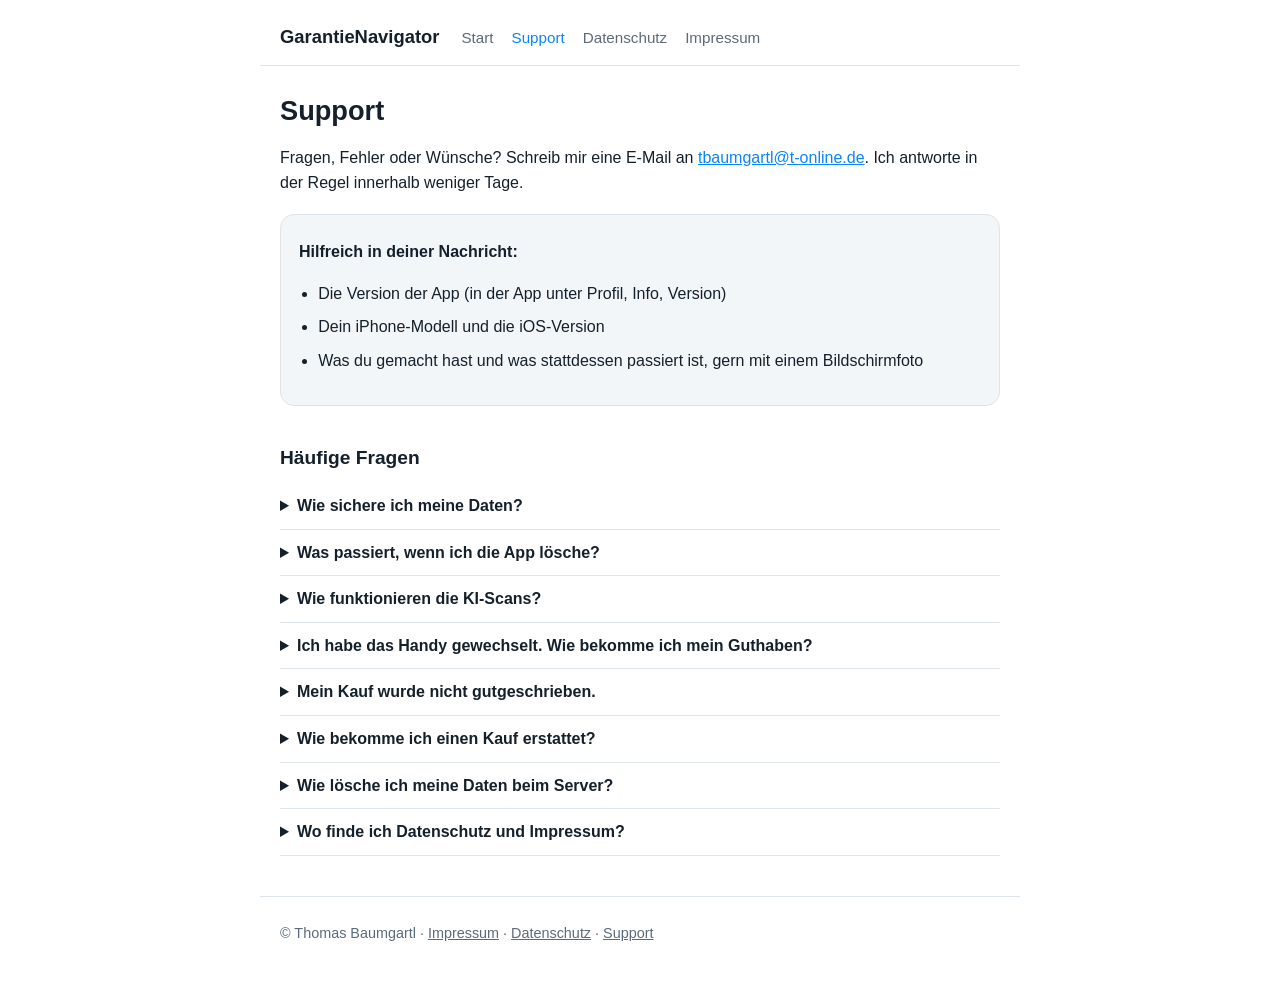
==== support.html @ 6be91cf7 "Add files via upload" ====
<!doctype html>
<html lang="de">
<head>
<meta charset="utf-8">
<meta name="viewport" content="width=device-width, initial-scale=1">
<title>Support: GarantieNavigator</title>
<meta name="description" content="Hilfe und Kontakt zu GarantieNavigator: Fragen zu Backup, KI-Scans, Käufen und Datenschutz.">
<link rel="stylesheet" href="style.css">
</head>
<body>
<header>
<a class="name" href="index.html">GarantieNavigator</a>
<nav><a href="index.html">Start</a><a href="support.html" aria-current="page">Support</a><a href="datenschutz.html">Datenschutz</a><a href="impressum.html">Impressum</a></nav>
</header>
<main>
<h1>Support</h1>
<p>Fragen, Fehler oder Wünsche? Schreib mir eine E-Mail an <a href="mailto:tbaumgartl@t-online.de">tbaumgartl@t-online.de</a>. Ich antworte in der Regel innerhalb weniger Tage.</p>
<div class="karte">
<p><strong>Hilfreich in deiner Nachricht:</strong></p>
<ul>
<li>Die Version der App (in der App unter Profil, Info, Version)</li>
<li>Dein iPhone-Modell und die iOS-Version</li>
<li>Was du gemacht hast und was stattdessen passiert ist, gern mit einem Bildschirmfoto</li>
</ul>
</div>
<h2>Häufige Fragen</h2>
<details><summary>Wie sichere ich meine Daten?</summary><p>Deine Geräte, Belege und Fotos liegen nur auf deinem Gerät. Öffne in der App <em>Profil</em>, klappe die Kachel <em>Daten</em> auf und tippe auf <em>Backup erstellen</em>. Speichere die Datei zum Beispiel in iCloud Drive oder in der Dateien-App. Auf einem neuen Gerät holst du sie mit <em>Backup wiederherstellen</em> zurück.</p></details>
<details><summary>Was passiert, wenn ich die App lösche?</summary><p>Mit der App werden auch die Geräte, Belege und Fotos auf dem Gerät gelöscht. Erstelle vorher ein Backup (siehe oben). Dein Guthaben an KI-Scans bleibt erhalten, weil es auf dem Server liegt.</p></details>
<details><summary>Wie funktionieren die KI-Scans?</summary><p>Zwei KI-Scans sind einmalig gratis. Weitere kaufst du unter <em>Profil, KI-Scans</em> als Paket mit 50, 150 oder 300 Scans. Die Scans verfallen nicht, es gibt kein Abo. Ein Scan kostet ein Guthaben. Liefert die KI keine Antwort, wird nichts abgebucht.</p></details>
<details><summary>Ich habe das Handy gewechselt. Wie bekomme ich mein Guthaben?</summary><p>Öffne auf dem alten Gerät <em>Profil, KI-Scans</em> und tippe auf <em>Meinen Code anzeigen</em>. Kopiere den Code, öffne auf dem neuen Gerät dieselbe Seite und füge ihn bei <em>Code übernehmen</em> ein. Gib den Code an niemanden weiter: Wer ihn kennt, kann das Guthaben nutzen. Nutzt du auf beiden Geräten dieselbe Apple-ID mit iCloud-Schlüsselbund, wird die Kennung meist automatisch übernommen.</p></details>
<details><summary>Mein Kauf wurde nicht gutgeschrieben.</summary><p>Schließe die App ganz und öffne sie neu. Die App sendet den Kauf beim Start erneut an den Server. Steht das Guthaben danach immer noch nicht da, schreib mir mit dem Kaufdatum und der Bestellnummer aus der Quittung von Apple.</p></details>
<details><summary>Wie bekomme ich einen Kauf erstattet?</summary><p>Käufe wickelt Apple ab. Eine Erstattung beantragst du bei Apple unter <a href="https://reportaproblem.apple.com">reportaproblem.apple.com</a>.</p></details>
<details><summary>Wie lösche ich meine Daten beim Server?</summary><p>Auf dem Server liegen nur eine zufällige Kennung, dein Guthaben und technische Angaben zu Käufen. Schreib mir eine E-Mail und nenne deinen Code (Profil, KI-Scans, Meinen Code anzeigen). Ich lösche die Daten dann. Das Guthaben ist danach weg.</p></details>
<details><summary>Wo finde ich Datenschutz und Impressum?</summary><p>Hier: <a href="datenschutz.html">Datenschutzerklärung</a> und <a href="impressum.html">Impressum</a>. In der App findest du beides unter <em>Profil</em>.</p></details>
</main>
<footer>
<p>&copy; Thomas Baumgartl &middot; <a href="impressum.html">Impressum</a> &middot; <a href="datenschutz.html">Datenschutz</a> &middot; <a href="support.html">Support</a></p>
</footer>
</body>
</html>
---- style.css ----
:root{
  --bg:#ffffff; --text:#14202b; --muted:#5b6b7a; --accent:#0a84ff; --karte:#f3f6f9; --linie:#dde4ea;
}
@media (prefers-color-scheme: dark){
  :root{ --bg:#0b1118; --text:#e8eef4; --muted:#9aa9b8; --accent:#4aa8ff; --karte:#131c26; --linie:#25313d; }
}
*{box-sizing:border-box}
html{-webkit-text-size-adjust:100%}
body{margin:0;background:var(--bg);color:var(--text);font:16px/1.6 -apple-system,BlinkMacSystemFont,"Segoe UI",Roboto,Helvetica,Arial,sans-serif}
header,main,footer{max-width:760px;margin:0 auto;padding:0 20px}
header{padding-top:22px;padding-bottom:14px;display:flex;flex-wrap:wrap;gap:10px 22px;align-items:baseline;border-bottom:1px solid var(--linie)}
header .name{font-weight:700;font-size:1.15rem;color:var(--text);text-decoration:none}
nav{display:flex;flex-wrap:wrap;gap:6px 18px}
nav a{color:var(--muted);text-decoration:none;font-size:.95rem}
nav a[aria-current="page"],nav a:hover{color:var(--accent)}
main{padding-top:28px;padding-bottom:40px}
h1{font-size:1.7rem;line-height:1.25;margin:0 0 .6em}
h2{font-size:1.2rem;margin:1.9em 0 .5em}
h3{font-size:1rem;margin:1.4em 0 .3em}
p,li{margin:.5em 0}
ul{padding-left:1.2em}
a{color:var(--accent)}
.karte{background:var(--karte);border:1px solid var(--linie);border-radius:14px;padding:16px 18px;margin:18px 0}
.klein{color:var(--muted);font-size:.9rem}
.knoepfe{display:flex;flex-wrap:wrap;gap:10px;margin:20px 0}
.knopf{display:inline-block;padding:10px 16px;border-radius:10px;background:var(--accent);color:#fff;text-decoration:none;font-weight:600}
.knopf.leise{background:transparent;color:var(--accent);border:1px solid var(--accent)}
footer{padding-top:18px;padding-bottom:36px;border-top:1px solid var(--linie);color:var(--muted);font-size:.9rem}
footer a{color:var(--muted)}
dl{margin:.4em 0}
dt{font-weight:600;margin-top:.9em}
dd{margin:.15em 0 0 0}
details{border-bottom:1px solid var(--linie);padding:10px 0}
summary{cursor:pointer;font-weight:600}
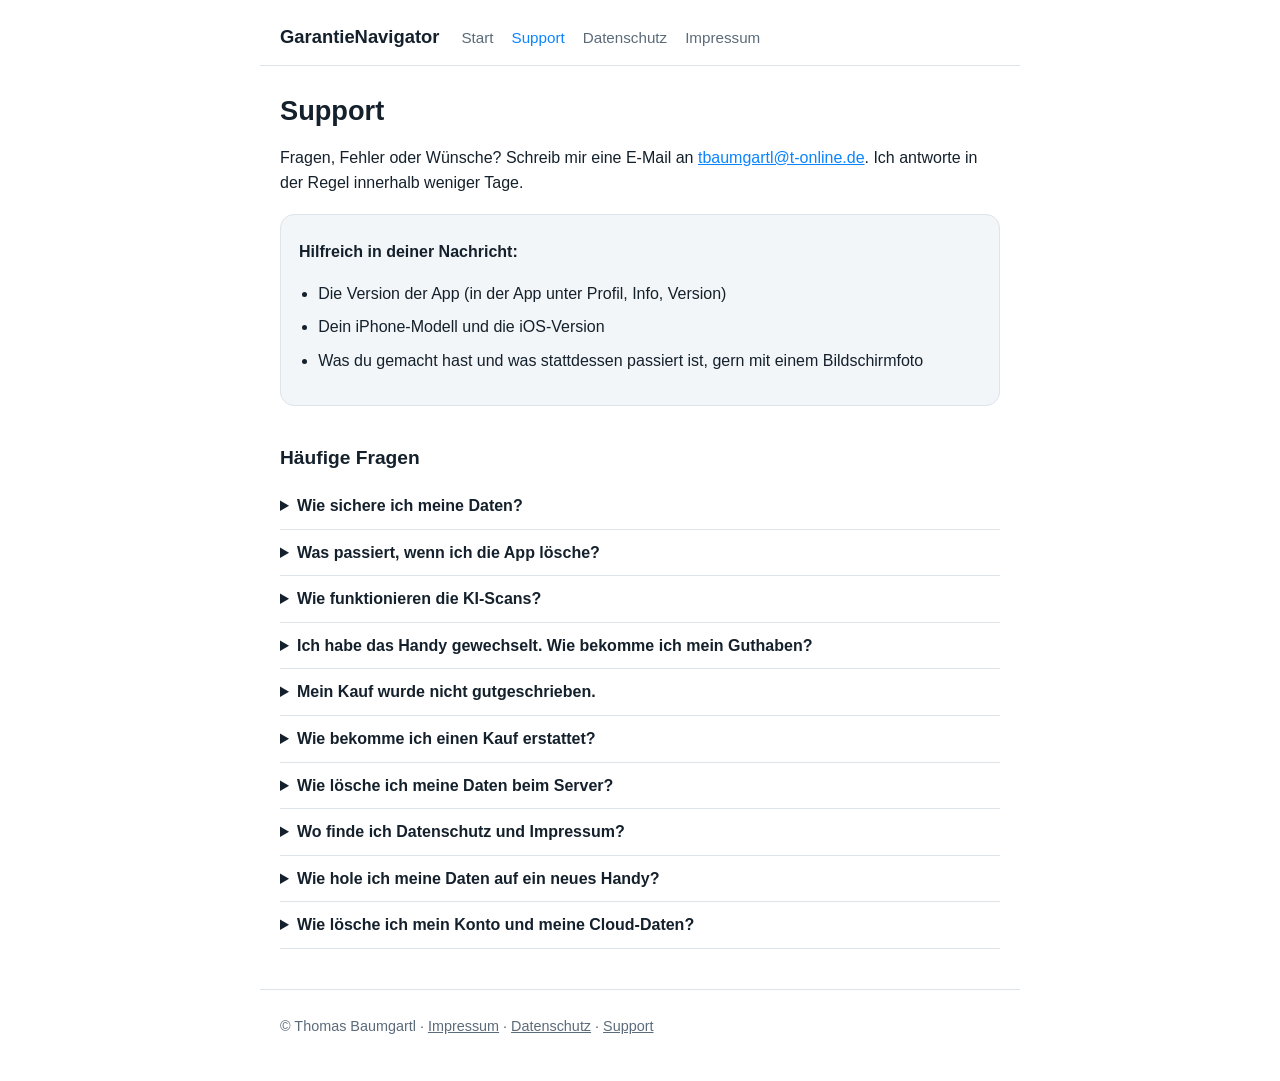
==== commit 55f01a91: "Datenschutz und Support: Konto und Cloud-Backup" ====
--- a/support.html
+++ b/support.html
@@ -32,6 +32,8 @@
 <details><summary>Wie bekomme ich einen Kauf erstattet?</summary><p>Käufe wickelt Apple ab. Eine Erstattung beantragst du bei Apple unter <a href="https://reportaproblem.apple.com">reportaproblem.apple.com</a>.</p></details>
 <details><summary>Wie lösche ich meine Daten beim Server?</summary><p>Auf dem Server liegen nur eine zufällige Kennung, dein Guthaben und technische Angaben zu Käufen. Schreib mir eine E-Mail und nenne deinen Code (Profil, KI-Scans, Meinen Code anzeigen). Ich lösche die Daten dann. Das Guthaben ist danach weg.</p></details>
 <details><summary>Wo finde ich Datenschutz und Impressum?</summary><p>Hier: <a href="datenschutz.html">Datenschutzerklärung</a> und <a href="impressum.html">Impressum</a>. In der App findest du beides unter <em>Profil</em>.</p></details>
+<details><summary>Wie hole ich meine Daten auf ein neues Handy?</summary><p>Öffne in der App Profil, Konto &amp; Cloud-Backup, melde dich mit demselben Konto an (Apple oder Google) und tippe auf Übernehmen. Artikel, Belege und Fotos werden zurückgeholt. Ohne Konto geht das über die Backup-Datei (Profil, Daten, Backup wiederherstellen).</p></details>
+<details><summary>Wie lösche ich mein Konto und meine Cloud-Daten?</summary><p>Öffne in der App Profil, Konto &amp; Cloud-Backup und tippe auf <strong>Konto löschen</strong>. Danach werden dein Konto und alle Cloud-Daten (Artikel, Belege, Fotos) gelöscht. Die Daten auf deinem Gerät bleiben erhalten. Wenn du die App nicht mehr hast, schreib eine E-Mail an die Adresse im Impressum, dann lösche ich dein Konto von Hand.</p></details>
 </main>
 <footer>
 <p>&copy; Thomas Baumgartl &middot; <a href="impressum.html">Impressum</a> &middot; <a href="datenschutz.html">Datenschutz</a> &middot; <a href="support.html">Support</a></p>
